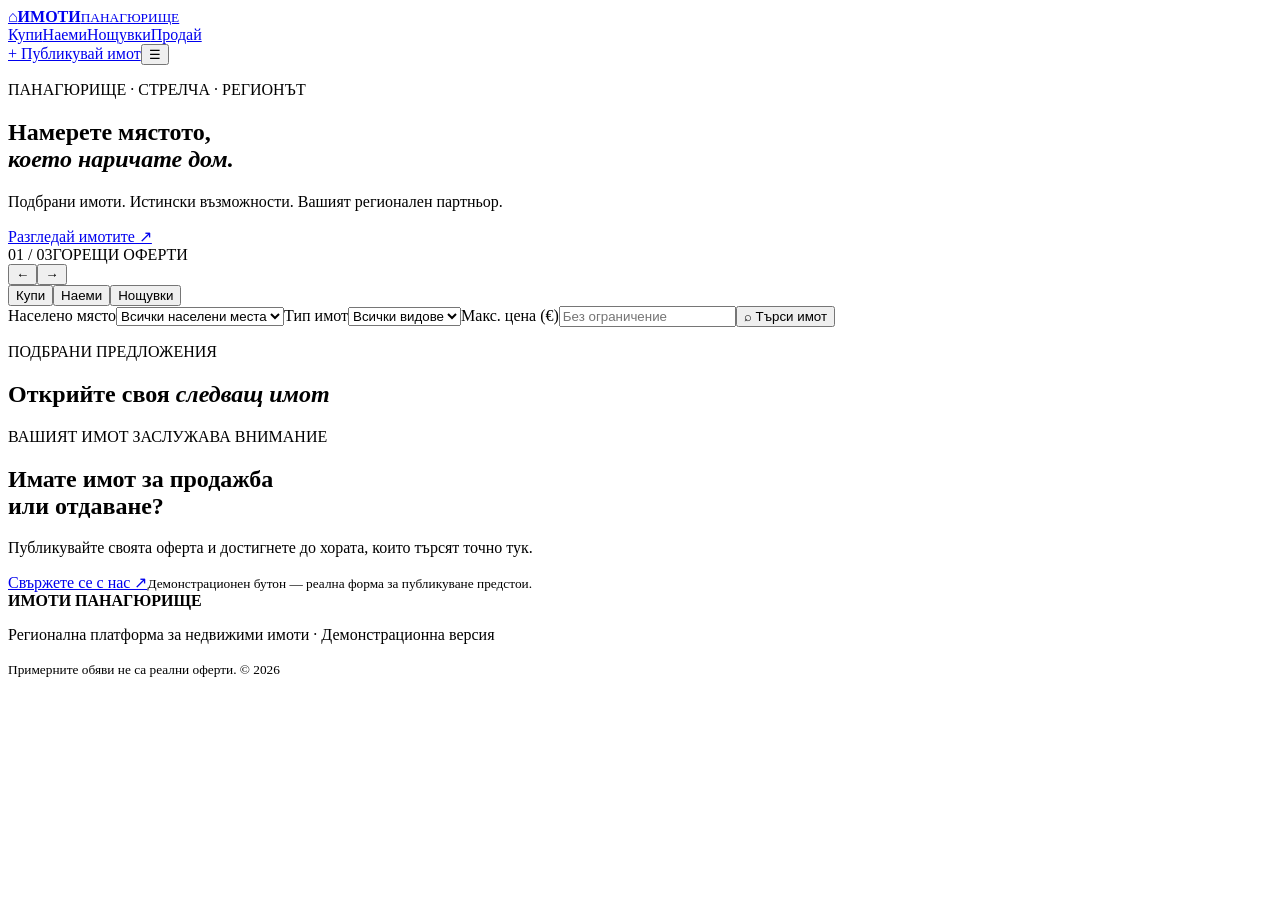
==== index.html @ f81f9ada "Add website demo: index.html" ====
<!doctype html>
<html lang="bg"><head><meta charset="utf-8"><meta name="viewport" content="width=device-width,initial-scale=1"><meta name="theme-color" content="#10263c"><title>Имоти Панагюрище | Имоти с перспектива</title><meta name="description" content="Имоти за продажба, наем и нощувки в Панагюрище и Стрелча."><link rel="stylesheet" href="styles.css"></head>
<body><header class="top"><a class="brand" href="index.html"><span class="brandmark">⌂</span><span><strong>ИМОТИ</strong><small>ПАНАГЮРИЩЕ</small></span></a><nav aria-label="Основна навигация"><a href="#listings" data-nav="sale">Купи</a><a href="#listings" data-nav="rent">Наеми</a><a href="#listings" data-nav="stay">Нощувки</a><a href="#publish" data-nav="sell">Продай</a></nav><a class="post" href="#publish">+ Публикувай имот</a><button class="menu" aria-label="Отвори меню" aria-expanded="false">☰</button></header>
<main><section class="hero"><div class="shade"></div><div class="hero-inner"><p class="eyebrow">ПАНАГЮРИЩЕ · СТРЕЛЧА · РЕГИОНЪТ</p><h1>Намерете мястото,<br><em>което наричате дом.</em></h1><p>Подбрани имоти. Истински възможности. Вашият регионален партньор.</p><a class="hero-cta" href="#listings">Разгледай имотите ↗</a></div><div class="hero-bottom"><span>01 / 03</span><span>ГОРЕЩИ ОФЕРТИ</span><div><button id="prev" aria-label="Предишна оферта">←</button><button id="next" aria-label="Следваща оферта">→</button></div></div></section>
<section class="search-wrap"><div class="search-panel"><div class="tabs" role="tablist" aria-label="Категория"><button class="active" data-type="sale">Купи</button><button data-type="rent">Наеми</button><button data-type="stay">Нощувки</button></div><form id="search"><label>Населено място<select id="city"><option value="">Всички населени места</option><option>Панагюрище</option><option>Стрелча</option><option>Бъта</option><option>Баня</option><option>Оборище</option><option>Попинци</option><option>Елшица</option></select></label><label>Тип имот<select id="kind"><option value="">Всички видове</option><option>Апартамент</option><option>Къща</option><option>Парцел</option><option>Земя</option><option>Къща за гости</option></select></label><label>Макс. цена (€)<input id="maxPrice" type="number" min="0" placeholder="Без ограничение"></label><button class="search-btn" type="submit">⌕ Търси имот</button></form></div></section>
<section class="section" id="listings"><div class="section-head"><div><p class="eyebrow dark">ПОДБРАНИ ПРЕДЛОЖЕНИЯ</p><h2>Открийте своя <em>следващ имот</em></h2></div><span id="count"></span></div><div class="grid" id="cards"></div><p id="empty" hidden>Няма обяви, които отговарят на търсенето.</p></section>
<section class="feature" id="publish"><div><p class="eyebrow">ВАШИЯТ ИМОТ ЗАСЛУЖАВА ВНИМАНИЕ</p><h2>Имате имот за продажба<br>или отдаване?</h2><p>Публикувайте своята оферта и достигнете до хората, които търсят точно тук.</p><a class="hero-cta" href="mailto:contact@example.invalid?subject=Запитване%20за%20публикуване%20на%20имот">Свържете се с нас ↗</a><small>Демонстрационен бутон — реална форма за публикуване предстои.</small></div></section></main>
<footer><strong>ИМОТИ <span>ПАНАГЮРИЩЕ</span></strong><p>Регионална платформа за недвижими имоти · Демонстрационна версия</p><small>Примерните обяви не са реални оферти. © 2026</small></footer><script src="app.js" defer></script></body></html>
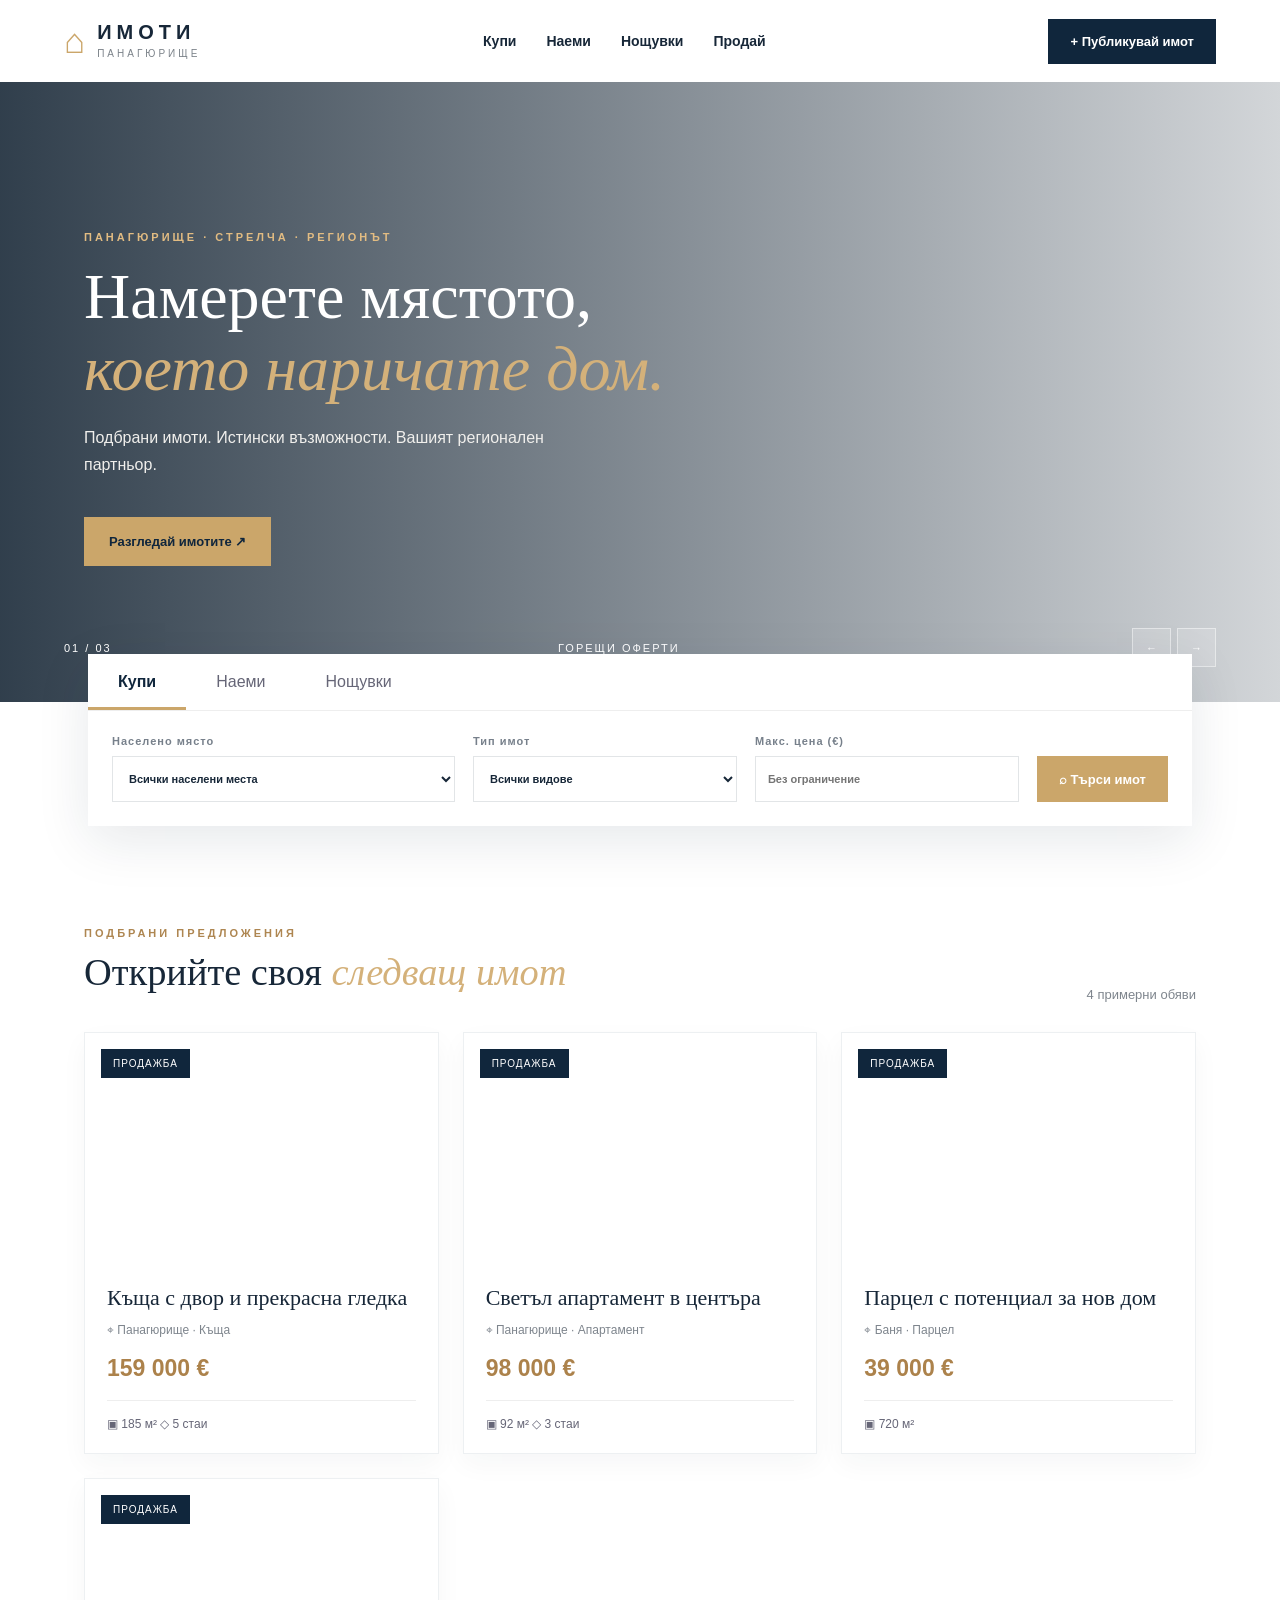
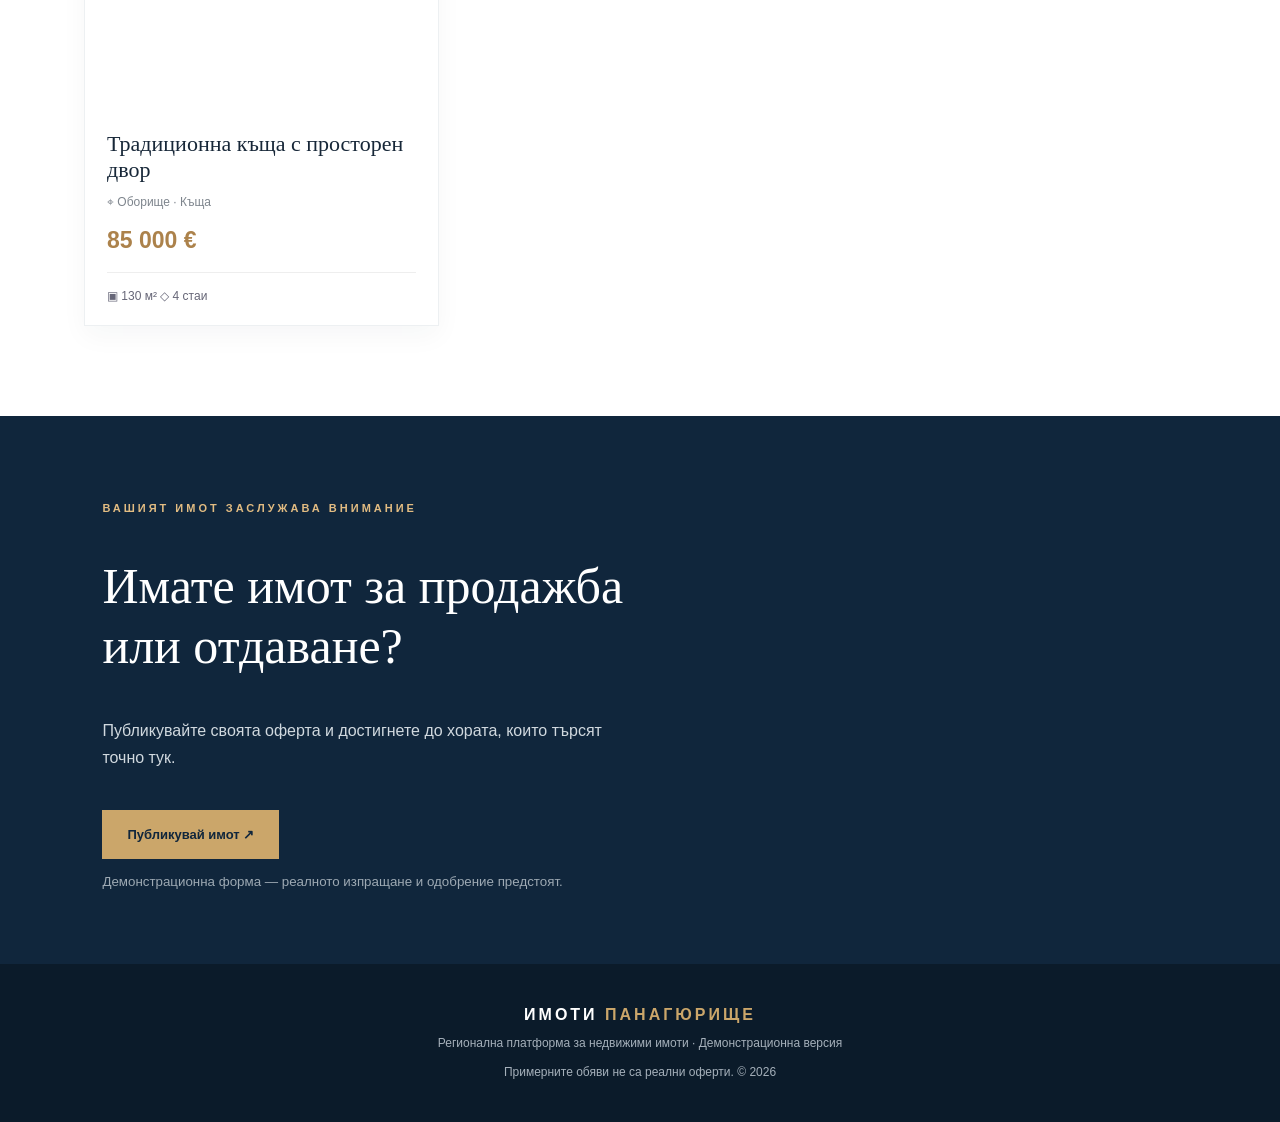
==== commit 498025e3: "feat: link listing submission demo from homepage" ====
--- a/index.html
+++ b/index.html
@@ -1,8 +1,8 @@
 <!doctype html>
 <html lang="bg"><head><meta charset="utf-8"><meta name="viewport" content="width=device-width,initial-scale=1"><meta name="theme-color" content="#10263c"><title>Имоти Панагюрище | Имоти с перспектива</title><meta name="description" content="Имоти за продажба, наем и нощувки в Панагюрище и Стрелча."><link rel="stylesheet" href="styles.css"></head>
-<body><header class="top"><a class="brand" href="index.html"><span class="brandmark">⌂</span><span><strong>ИМОТИ</strong><small>ПАНАГЮРИЩЕ</small></span></a><nav aria-label="Основна навигация"><a href="#listings" data-nav="sale">Купи</a><a href="#listings" data-nav="rent">Наеми</a><a href="#listings" data-nav="stay">Нощувки</a><a href="#publish" data-nav="sell">Продай</a></nav><a class="post" href="#publish">+ Публикувай имот</a><button class="menu" aria-label="Отвори меню" aria-expanded="false">☰</button></header>
+<body><header class="top"><a class="brand" href="index.html"><span class="brandmark">⌂</span><span><strong>ИМОТИ</strong><small>ПАНАГЮРИЩЕ</small></span></a><nav aria-label="Основна навигация"><a href="#listings" data-nav="sale">Купи</a><a href="#listings" data-nav="rent">Наеми</a><a href="#listings" data-nav="stay">Нощувки</a><a href="#publish" data-nav="sell">Продай</a></nav><a class="post" href="publish.html">+ Публикувай имот</a><button class="menu" aria-label="Отвори меню" aria-expanded="false">☰</button></header>
 <main><section class="hero"><div class="shade"></div><div class="hero-inner"><p class="eyebrow">ПАНАГЮРИЩЕ · СТРЕЛЧА · РЕГИОНЪТ</p><h1>Намерете мястото,<br><em>което наричате дом.</em></h1><p>Подбрани имоти. Истински възможности. Вашият регионален партньор.</p><a class="hero-cta" href="#listings">Разгледай имотите ↗</a></div><div class="hero-bottom"><span>01 / 03</span><span>ГОРЕЩИ ОФЕРТИ</span><div><button id="prev" aria-label="Предишна оферта">←</button><button id="next" aria-label="Следваща оферта">→</button></div></div></section>
 <section class="search-wrap"><div class="search-panel"><div class="tabs" role="tablist" aria-label="Категория"><button class="active" data-type="sale">Купи</button><button data-type="rent">Наеми</button><button data-type="stay">Нощувки</button></div><form id="search"><label>Населено място<select id="city"><option value="">Всички населени места</option><option>Панагюрище</option><option>Стрелча</option><option>Бъта</option><option>Баня</option><option>Оборище</option><option>Попинци</option><option>Елшица</option></select></label><label>Тип имот<select id="kind"><option value="">Всички видове</option><option>Апартамент</option><option>Къща</option><option>Парцел</option><option>Земя</option><option>Къща за гости</option></select></label><label>Макс. цена (€)<input id="maxPrice" type="number" min="0" placeholder="Без ограничение"></label><button class="search-btn" type="submit">⌕ Търси имот</button></form></div></section>
 <section class="section" id="listings"><div class="section-head"><div><p class="eyebrow dark">ПОДБРАНИ ПРЕДЛОЖЕНИЯ</p><h2>Открийте своя <em>следващ имот</em></h2></div><span id="count"></span></div><div class="grid" id="cards"></div><p id="empty" hidden>Няма обяви, които отговарят на търсенето.</p></section>
-<section class="feature" id="publish"><div><p class="eyebrow">ВАШИЯТ ИМОТ ЗАСЛУЖАВА ВНИМАНИЕ</p><h2>Имате имот за продажба<br>или отдаване?</h2><p>Публикувайте своята оферта и достигнете до хората, които търсят точно тук.</p><a class="hero-cta" href="mailto:contact@example.invalid?subject=Запитване%20за%20публикуване%20на%20имот">Свържете се с нас ↗</a><small>Демонстрационен бутон — реална форма за публикуване предстои.</small></div></section></main>
+<section class="feature" id="publish"><div><p class="eyebrow">ВАШИЯТ ИМОТ ЗАСЛУЖАВА ВНИМАНИЕ</p><h2>Имате имот за продажба<br>или отдаване?</h2><p>Публикувайте своята оферта и достигнете до хората, които търсят точно тук.</p><a class="hero-cta" href="publish.html">Публикувай имот ↗</a><small>Демонстрационна форма — реалното изпращане и одобрение предстоят.</small></div></section></main>
 <footer><strong>ИМОТИ <span>ПАНАГЮРИЩЕ</span></strong><p>Регионална платформа за недвижими имоти · Демонстрационна версия</p><small>Примерните обяви не са реални оферти. © 2026</small></footer><script src="app.js" defer></script></body></html>
--- a/styles.css
+++ b/styles.css
@@ -0,0 +1 @@
+:root{--navy:#10263c;--gold:#cba66a;--cream:#f8f6f2;--text:#172738}*{box-sizing:border-box}html{scroll-behavior:smooth}body{margin:0;color:var(--text);font-family:Arial,Helvetica,sans-serif;background:#fff}a{text-decoration:none;color:inherit}button,input,select{font:inherit}button{cursor:pointer}.top{height:82px;padding:0 max(5%,calc((100% - 1240px)/2));display:flex;align-items:center;justify-content:space-between;background:white;gap:24px;position:relative;z-index:4}.brand{display:flex;align-items:center;gap:12px;line-height:1.05}.brandmark{font-size:35px;color:var(--gold)}.brand strong{display:block;letter-spacing:5px;font-size:20px}.brand small{display:block;letter-spacing:3px;font-size:10px;margin-top:6px;color:#7b8289}.top nav{display:flex;gap:30px;font-size:14px;font-weight:600}.top nav a:hover{color:var(--gold)}.post,.search-btn{background:var(--navy);color:#fff;padding:15px 22px;border:0;font-weight:600;font-size:13px}.menu{display:none;background:none;border:0;font-size:28px}.hero{height:620px;position:relative;color:white;background-size:cover;background-position:center;transition:background-image .5s}.shade{position:absolute;inset:0;background:linear-gradient(90deg,rgba(9,26,42,.84),rgba(9,26,42,.18))}.hero-inner{position:relative;max-width:1240px;margin:auto;padding:138px 5% 0}.eyebrow{font-size:11px;letter-spacing:3px;font-weight:700;color:#e2bc82}.hero h1{font:normal clamp(40px,5vw,69px)/1.13 Georgia,serif;margin:18px 0}.hero h1 em,.section h2 em{color:#d4b17a;font-weight:400}.hero-inner>p:not(.eyebrow){font-size:16px;max-width:480px;line-height:1.7;color:#f0efec}.hero-cta{display:inline-block;background:var(--gold);color:#10263c;padding:17px 25px;margin-top:23px;font-weight:700;font-size:13px}.hero-bottom{position:absolute;bottom:35px;left:5%;right:5%;display:flex;justify-content:space-between;align-items:center;font-size:11px;letter-spacing:2px}.hero-bottom button{color:#fff;background:#ffffff24;border:1px solid #ffffff75;width:39px;height:39px;margin-left:6px}.search-wrap{position:relative;margin:-48px auto 0;max-width:1140px;padding:0 18px;z-index:2}.search-panel{background:white;box-shadow:0 15px 50px #10263c1a}.tabs{display:flex;border-bottom:1px solid #eee}.tabs button{background:white;border:0;padding:19px 30px;color:#667;position:relative}.tabs button.active{color:var(--navy);font-weight:700}.tabs button.active:after{content:"";height:3px;background:var(--gold);position:absolute;bottom:0;left:0;right:0}form{display:grid;grid-template-columns:1.3fr 1fr 1fr auto;gap:18px;padding:24px;align-items:end}label{display:flex;flex-direction:column;gap:9px;color:#77808b;font-size:11px;font-weight:700;letter-spacing:1px}select,input{height:46px;border:1px solid #e2e5e7;background:#fff;padding:0 12px;color:var(--text);min-width:0}.search-btn{height:46px;background:var(--gold);white-space:nowrap}.section{max-width:1240px;margin:90px auto;padding:0 5%}.section-head{display:flex;justify-content:space-between;align-items:end;gap:20px;margin-bottom:30px}.dark{color:#ae8651}.section h2{font:normal clamp(30px,3vw,43px) Georgia,serif;margin:8px 0}.section-head span{color:#7e858d;font-size:13px}.grid{display:grid;grid-template-columns:repeat(3,1fr);gap:24px}.card{background:white;border:1px solid #edf0f2;box-shadow:0 10px 25px #1727380a;overflow:hidden}.photo{height:230px;background-size:cover;background-position:center;position:relative}.badge{position:absolute;left:16px;top:16px;background:var(--navy);color:white;font-size:10px;padding:9px 12px;letter-spacing:1px}.card-body{padding:22px}.card h3{font:normal 22px Georgia,serif;margin:0 0 12px}.location{font-size:12px;color:#7e858d}.price{font-size:23px;font-weight:700;color:#ac824b;margin:18px 0}.meta{border-top:1px solid #eee;padding-top:16px;display:flex;gap:20px;font-size:12px;color:#667}.feature{background:var(--navy);color:white;padding:75px 8%;margin-top:60px}.feature>div{max-width:1240px;margin:auto}.feature h2{font:normal clamp(32px,4vw,50px)/1.2 Georgia,serif}.feature p:not(.eyebrow){max-width:500px;line-height:1.7;color:#d1d9df}.feature small{display:block;margin-top:15px;color:#9da9b3}footer{background:#0b1b2a;color:white;text-align:center;padding:42px 16px}footer strong{letter-spacing:3px}footer strong span{color:var(--gold)}footer p,footer small{color:#a5b0ba;font-size:12px}@media(max-width:850px){.top{height:72px;padding:0 20px}.top nav{display:none;position:absolute;top:72px;left:0;right:0;background:white;padding:20px;flex-direction:column;gap:20px;box-shadow:0 15px 25px #0002}.top nav.open{display:flex}.post{display:none}.menu{display:block}.hero{height:560px}.hero-inner{padding:112px 24px 0}.hero-bottom{left:24px;right:24px}.hero-bottom>span:nth-child(2){display:none}form{grid-template-columns:1fr 1fr}.grid{grid-template-columns:repeat(2,1fr)}}@media(max-width:580px){.brand strong{font-size:16px}.brand small{font-size:9px}.brandmark{font-size:29px}.hero{height:520px}.hero-inner{padding-top:100px}.hero h1{font-size:39px}.hero-inner>p:not(.eyebrow){font-size:14px}.search-wrap{margin-top:-30px}.tabs button{flex:1;padding:17px 5px}form{grid-template-columns:1fr;padding:17px;gap:12px}.section{margin:65px auto;padding:0 18px}.section-head{align-items:start;flex-direction:column}.grid{grid-template-columns:1fr}.photo{height:245px}.feature{padding:60px 22px}}
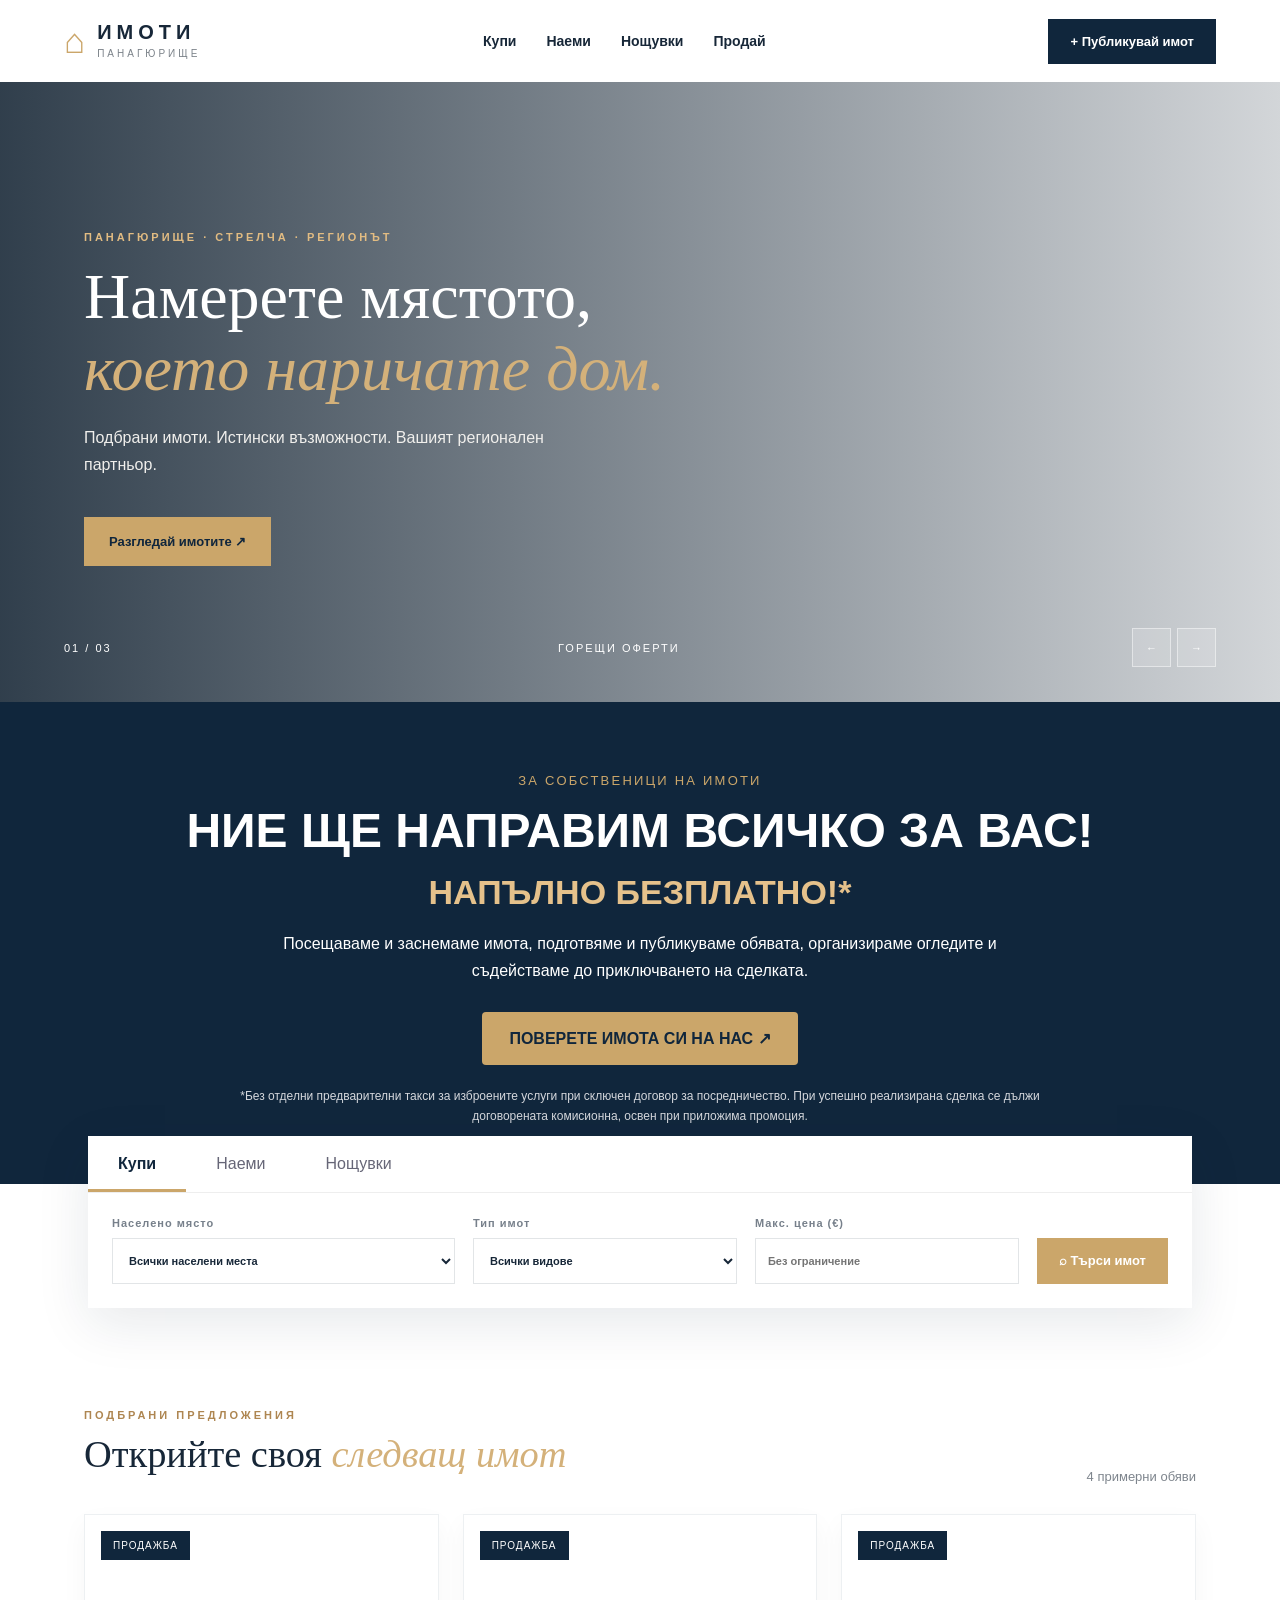
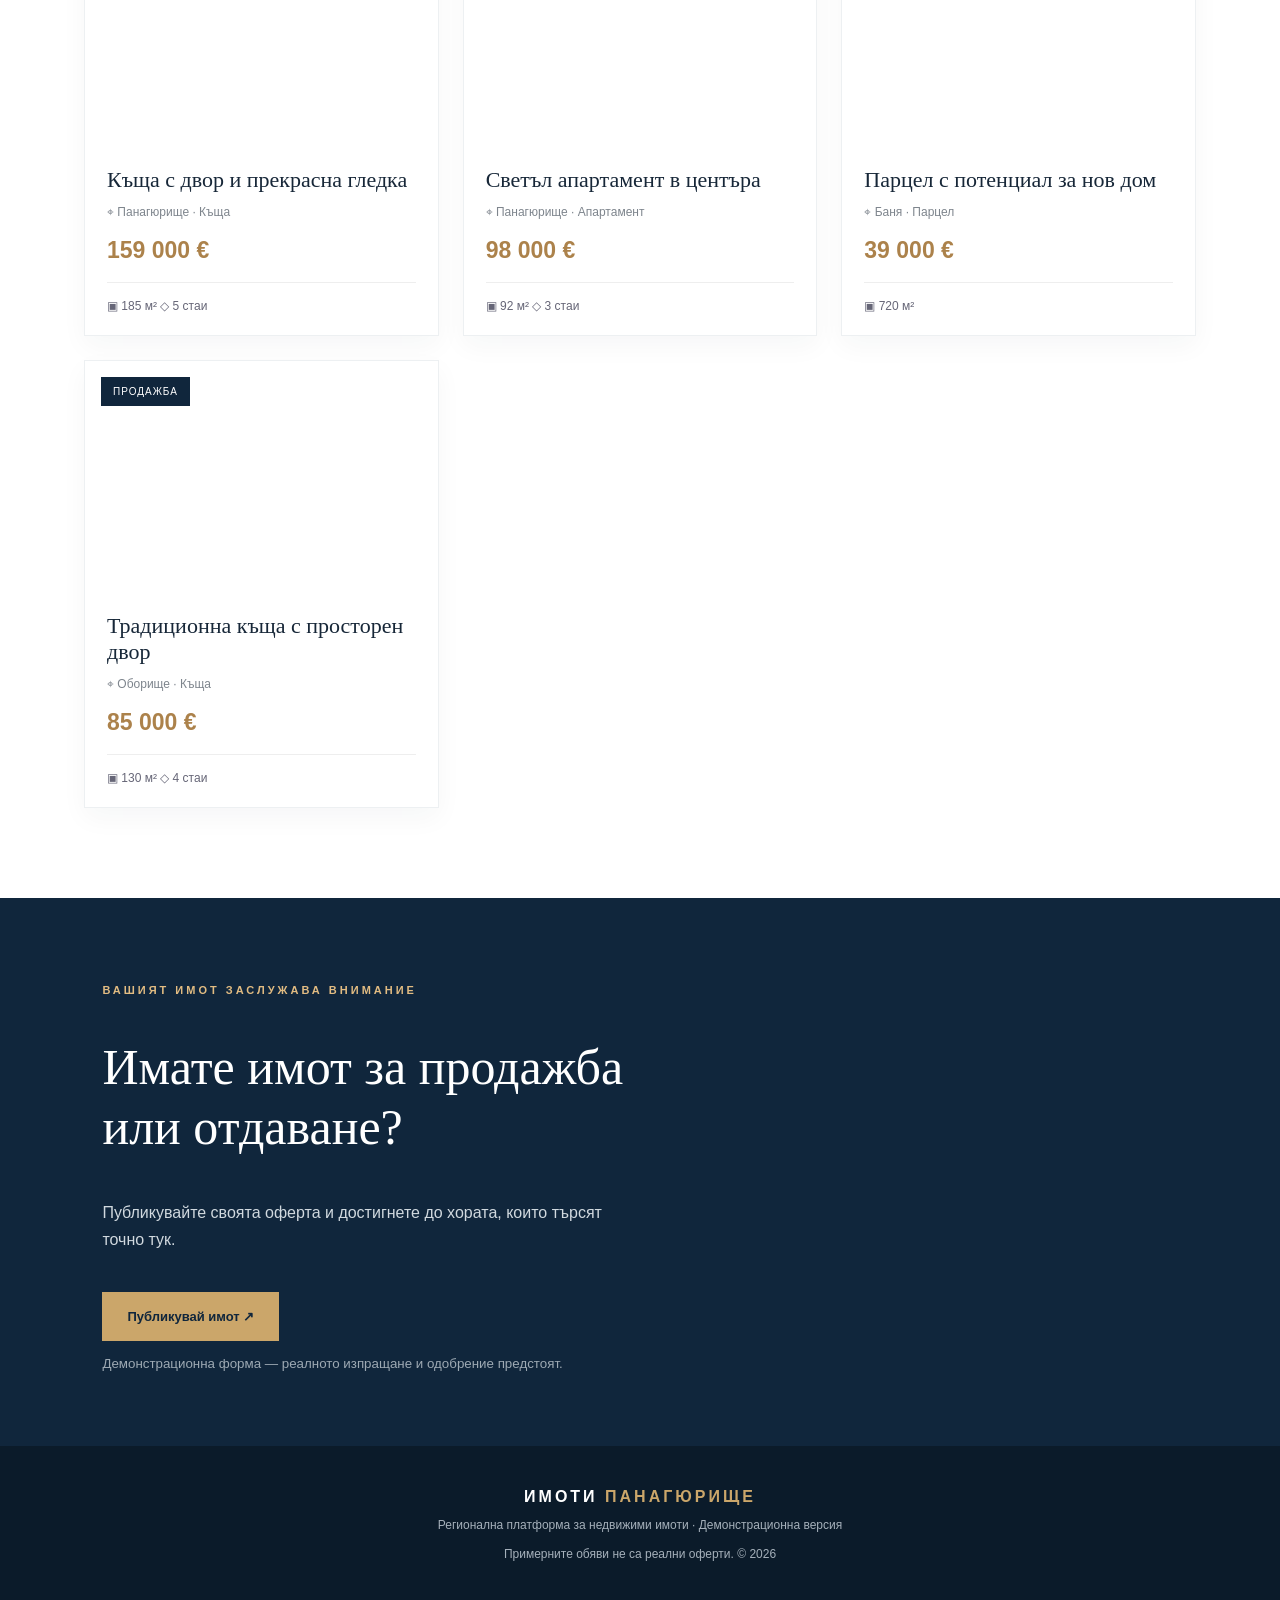
==== commit 58d82920: "feat: add approved managed-property promotion under hero" ====
--- a/index.html
+++ b/index.html
@@ -2,6 +2,7 @@
 <html lang="bg"><head><meta charset="utf-8"><meta name="viewport" content="width=device-width,initial-scale=1"><meta name="theme-color" content="#10263c"><title>Имоти Панагюрище | Имоти с перспектива</title><meta name="description" content="Имоти за продажба, наем и нощувки в Панагюрище и Стрелча."><link rel="stylesheet" href="styles.css"></head>
 <body><header class="top"><a class="brand" href="index.html"><span class="brandmark">⌂</span><span><strong>ИМОТИ</strong><small>ПАНАГЮРИЩЕ</small></span></a><nav aria-label="Основна навигация"><a href="#listings" data-nav="sale">Купи</a><a href="#listings" data-nav="rent">Наеми</a><a href="#listings" data-nav="stay">Нощувки</a><a href="#publish" data-nav="sell">Продай</a></nav><a class="post" href="publish.html">+ Публикувай имот</a><button class="menu" aria-label="Отвори меню" aria-expanded="false">☰</button></header>
 <main><section class="hero"><div class="shade"></div><div class="hero-inner"><p class="eyebrow">ПАНАГЮРИЩЕ · СТРЕЛЧА · РЕГИОНЪТ</p><h1>Намерете мястото,<br><em>което наричате дом.</em></h1><p>Подбрани имоти. Истински възможности. Вашият регионален партньор.</p><a class="hero-cta" href="#listings">Разгледай имотите ↗</a></div><div class="hero-bottom"><span>01 / 03</span><span>ГОРЕЩИ ОФЕРТИ</span><div><button id="prev" aria-label="Предишна оферта">←</button><button id="next" aria-label="Следваща оферта">→</button></div></div></section>
+<section aria-label="Пълно обслужване на собственици" style="background:#10263c;color:#fff;padding:58px 6%;text-align:center"><p style="letter-spacing:.17em;color:#cba66a;font-size:13px">ЗА СОБСТВЕНИЦИ НА ИМОТИ</p><h2 style="font-size:clamp(28px,4vw,48px);margin:15px 0">НИЕ ЩЕ НАПРАВИМ ВСИЧКО ЗА ВАС!</h2><p style="font-size:clamp(21px,3vw,34px);color:#e5c18b;font-weight:bold;margin:12px 0">НАПЪЛНО БЕЗПЛАТНО!*</p><p style="max-width:760px;margin:18px auto 28px;line-height:1.7">Посещаваме и заснемаме имота, подготвяме и публикуваме обявата, организираме огледите и съдействаме до приключването на сделката.</p><a href="managed-property.html" style="display:inline-block;background:#cba66a;color:#10263c;padding:17px 27px;border-radius:4px;font-weight:bold">ПОВЕРЕТЕ ИМОТА СИ НА НАС ↗</a><p style="max-width:850px;margin:22px auto 0;font-size:12px;line-height:1.6;color:#d4d7dc">*Без отделни предварителни такси за изброените услуги при сключен договор за посредничество. При успешно реализирана сделка се дължи договорената комисионна, освен при приложима промоция.</p></section>
 <section class="search-wrap"><div class="search-panel"><div class="tabs" role="tablist" aria-label="Категория"><button class="active" data-type="sale">Купи</button><button data-type="rent">Наеми</button><button data-type="stay">Нощувки</button></div><form id="search"><label>Населено място<select id="city"><option value="">Всички населени места</option><option>Панагюрище</option><option>Стрелча</option><option>Бъта</option><option>Баня</option><option>Оборище</option><option>Попинци</option><option>Елшица</option></select></label><label>Тип имот<select id="kind"><option value="">Всички видове</option><option>Апартамент</option><option>Къща</option><option>Парцел</option><option>Земя</option><option>Къща за гости</option></select></label><label>Макс. цена (€)<input id="maxPrice" type="number" min="0" placeholder="Без ограничение"></label><button class="search-btn" type="submit">⌕ Търси имот</button></form></div></section>
 <section class="section" id="listings"><div class="section-head"><div><p class="eyebrow dark">ПОДБРАНИ ПРЕДЛОЖЕНИЯ</p><h2>Открийте своя <em>следващ имот</em></h2></div><span id="count"></span></div><div class="grid" id="cards"></div><p id="empty" hidden>Няма обяви, които отговарят на търсенето.</p></section>
 <section class="feature" id="publish"><div><p class="eyebrow">ВАШИЯТ ИМОТ ЗАСЛУЖАВА ВНИМАНИЕ</p><h2>Имате имот за продажба<br>или отдаване?</h2><p>Публикувайте своята оферта и достигнете до хората, които търсят точно тук.</p><a class="hero-cta" href="publish.html">Публикувай имот ↗</a><small>Демонстрационна форма — реалното изпращане и одобрение предстоят.</small></div></section></main>
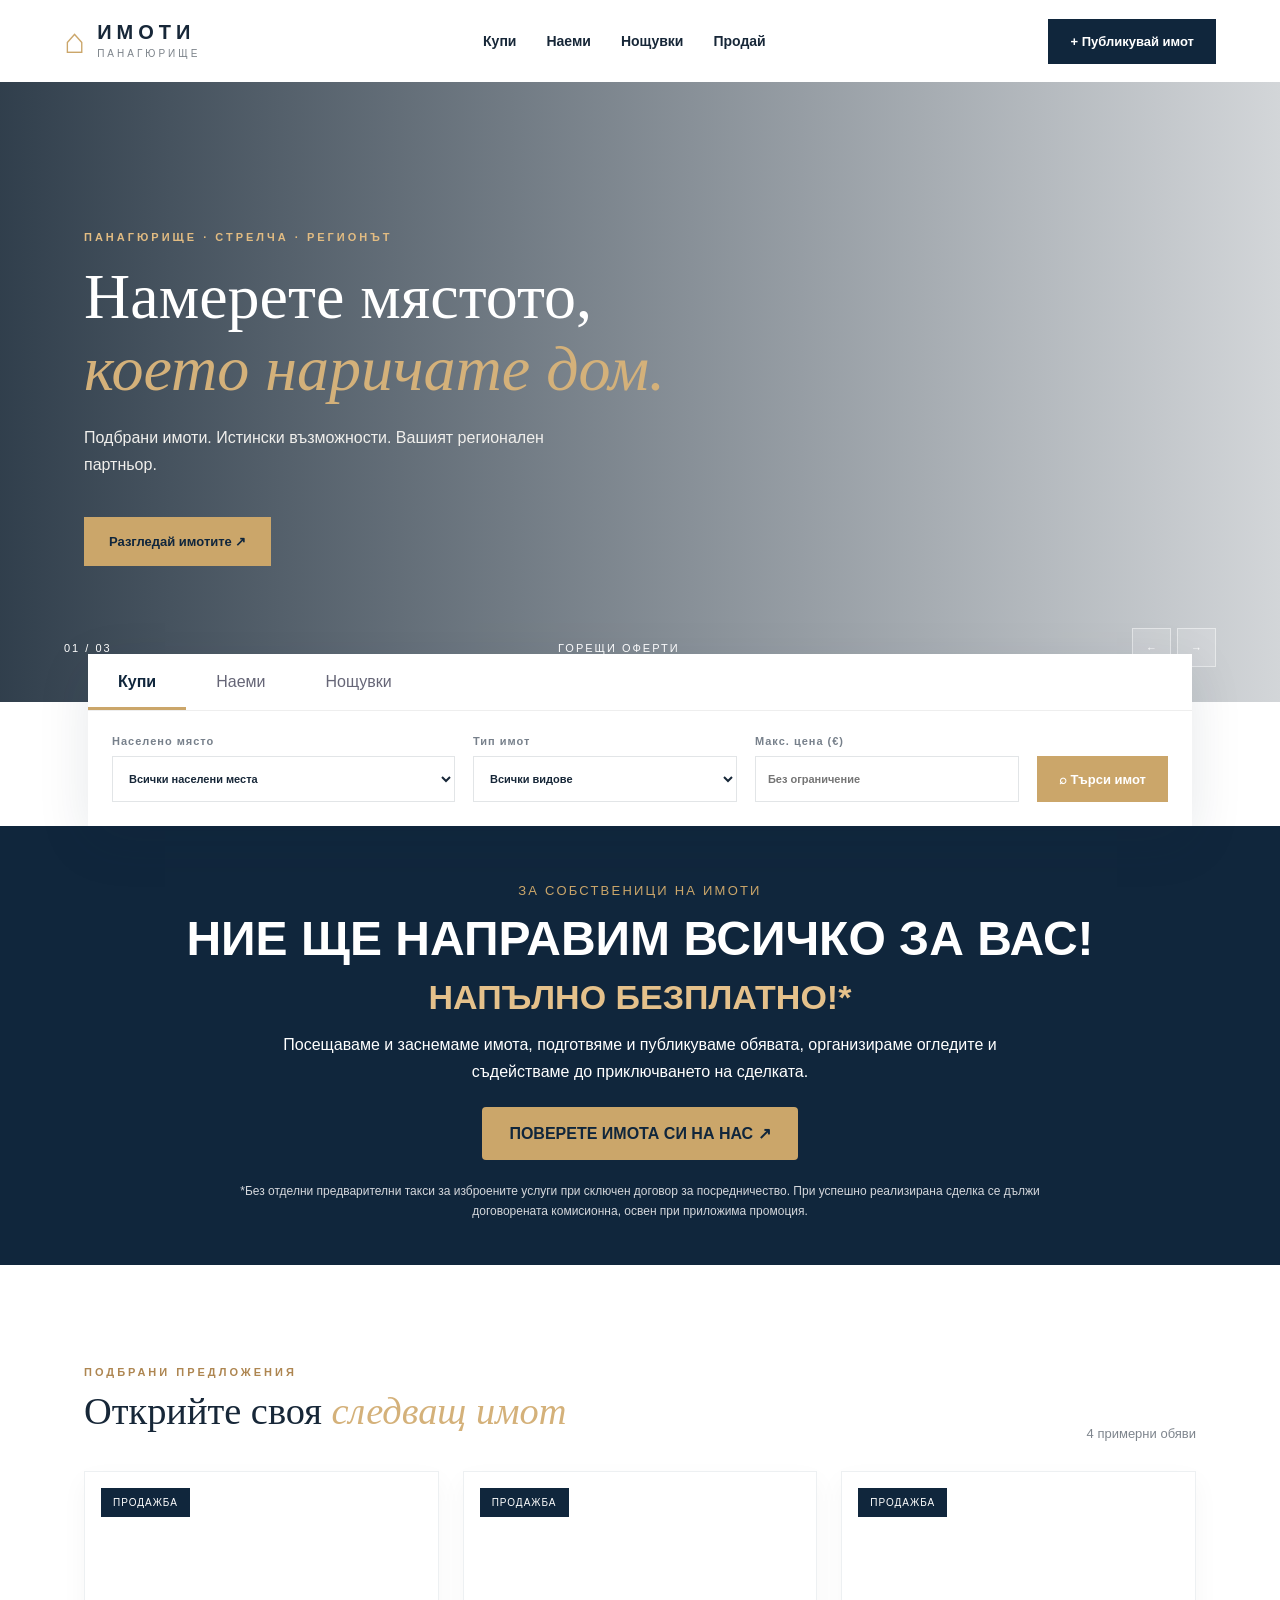
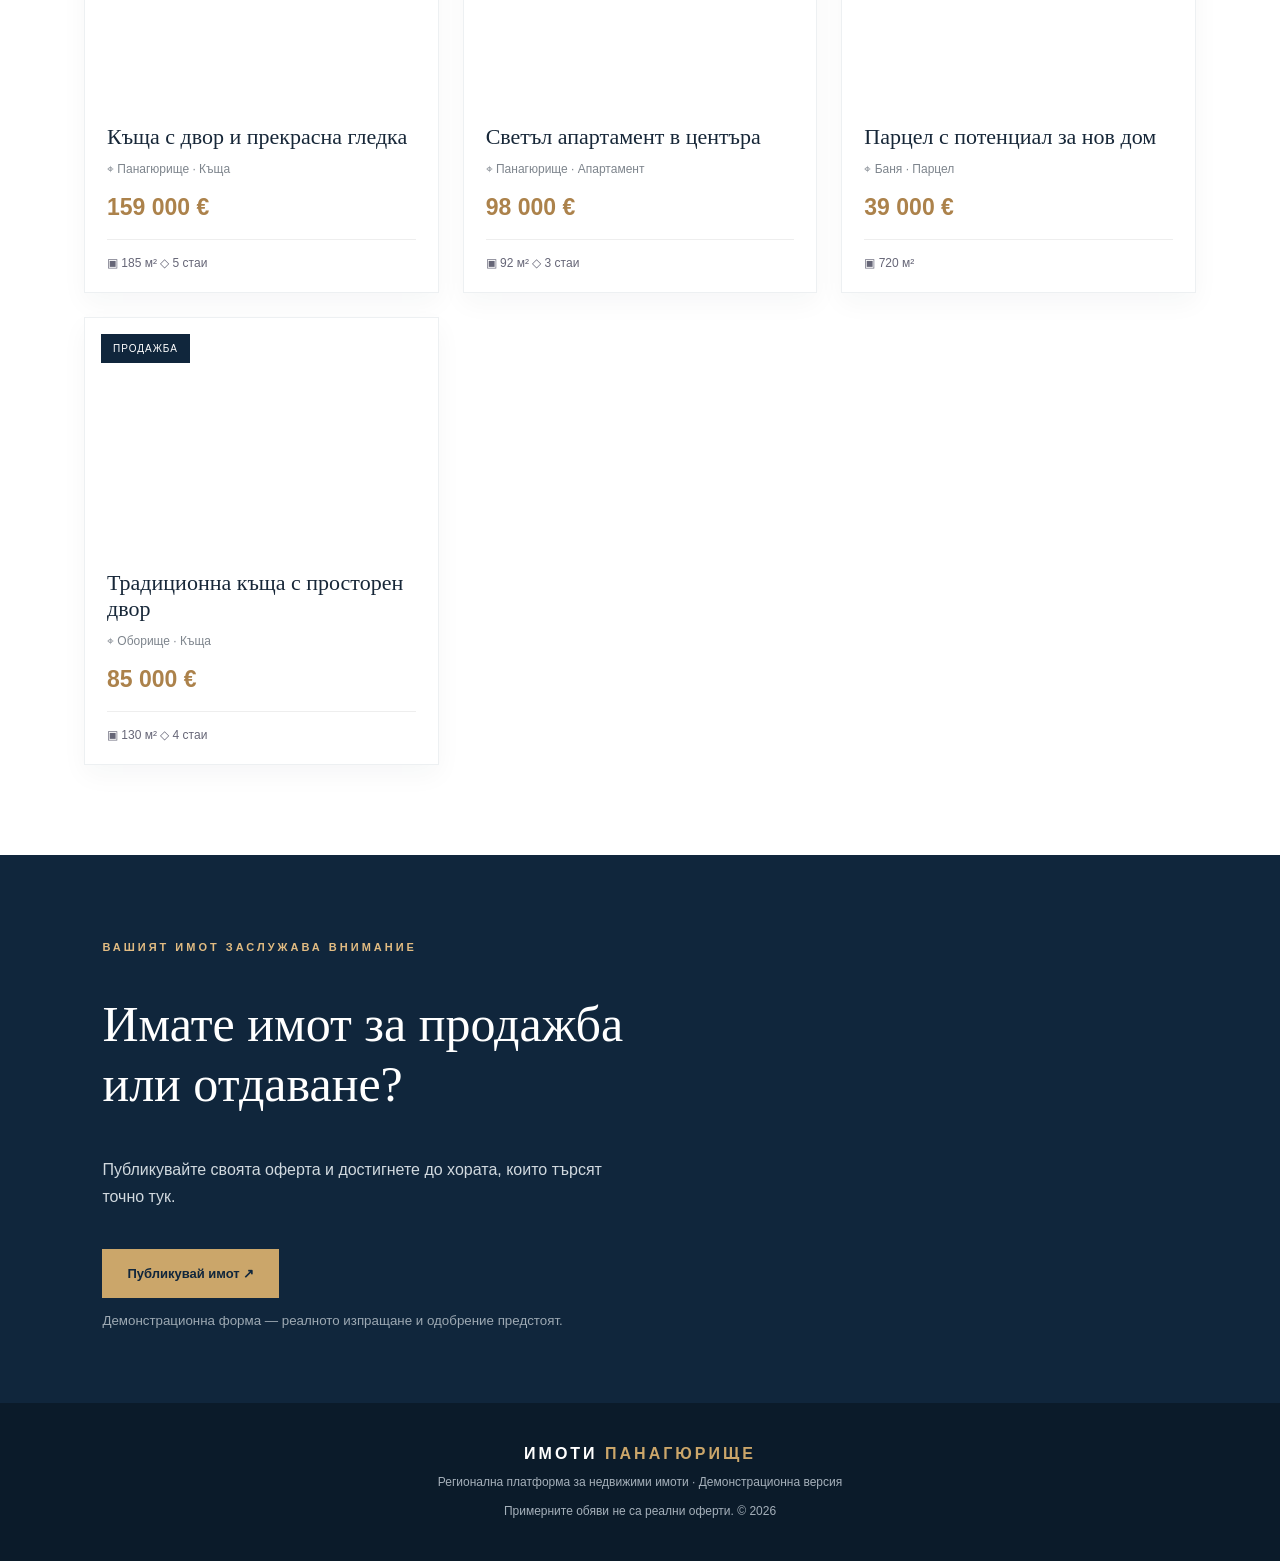
==== commit a089eaf0: "fix: place search directly after hero and compact managed-property promo below search" ====
--- a/index.html
+++ b/index.html
@@ -2,8 +2,8 @@
 <html lang="bg"><head><meta charset="utf-8"><meta name="viewport" content="width=device-width,initial-scale=1"><meta name="theme-color" content="#10263c"><title>Имоти Панагюрище | Имоти с перспектива</title><meta name="description" content="Имоти за продажба, наем и нощувки в Панагюрище и Стрелча."><link rel="stylesheet" href="styles.css"></head>
 <body><header class="top"><a class="brand" href="index.html"><span class="brandmark">⌂</span><span><strong>ИМОТИ</strong><small>ПАНАГЮРИЩЕ</small></span></a><nav aria-label="Основна навигация"><a href="#listings" data-nav="sale">Купи</a><a href="#listings" data-nav="rent">Наеми</a><a href="#listings" data-nav="stay">Нощувки</a><a href="#publish" data-nav="sell">Продай</a></nav><a class="post" href="publish.html">+ Публикувай имот</a><button class="menu" aria-label="Отвори меню" aria-expanded="false">☰</button></header>
 <main><section class="hero"><div class="shade"></div><div class="hero-inner"><p class="eyebrow">ПАНАГЮРИЩЕ · СТРЕЛЧА · РЕГИОНЪТ</p><h1>Намерете мястото,<br><em>което наричате дом.</em></h1><p>Подбрани имоти. Истински възможности. Вашият регионален партньор.</p><a class="hero-cta" href="#listings">Разгледай имотите ↗</a></div><div class="hero-bottom"><span>01 / 03</span><span>ГОРЕЩИ ОФЕРТИ</span><div><button id="prev" aria-label="Предишна оферта">←</button><button id="next" aria-label="Следваща оферта">→</button></div></div></section>
-<section aria-label="Пълно обслужване на собственици" style="background:#10263c;color:#fff;padding:58px 6%;text-align:center"><p style="letter-spacing:.17em;color:#cba66a;font-size:13px">ЗА СОБСТВЕНИЦИ НА ИМОТИ</p><h2 style="font-size:clamp(28px,4vw,48px);margin:15px 0">НИЕ ЩЕ НАПРАВИМ ВСИЧКО ЗА ВАС!</h2><p style="font-size:clamp(21px,3vw,34px);color:#e5c18b;font-weight:bold;margin:12px 0">НАПЪЛНО БЕЗПЛАТНО!*</p><p style="max-width:760px;margin:18px auto 28px;line-height:1.7">Посещаваме и заснемаме имота, подготвяме и публикуваме обявата, организираме огледите и съдействаме до приключването на сделката.</p><a href="managed-property.html" style="display:inline-block;background:#cba66a;color:#10263c;padding:17px 27px;border-radius:4px;font-weight:bold">ПОВЕРЕТЕ ИМОТА СИ НА НАС ↗</a><p style="max-width:850px;margin:22px auto 0;font-size:12px;line-height:1.6;color:#d4d7dc">*Без отделни предварителни такси за изброените услуги при сключен договор за посредничество. При успешно реализирана сделка се дължи договорената комисионна, освен при приложима промоция.</p></section>
 <section class="search-wrap"><div class="search-panel"><div class="tabs" role="tablist" aria-label="Категория"><button class="active" data-type="sale">Купи</button><button data-type="rent">Наеми</button><button data-type="stay">Нощувки</button></div><form id="search"><label>Населено място<select id="city"><option value="">Всички населени места</option><option>Панагюрище</option><option>Стрелча</option><option>Бъта</option><option>Баня</option><option>Оборище</option><option>Попинци</option><option>Елшица</option></select></label><label>Тип имот<select id="kind"><option value="">Всички видове</option><option>Апартамент</option><option>Къща</option><option>Парцел</option><option>Земя</option><option>Къща за гости</option></select></label><label>Макс. цена (€)<input id="maxPrice" type="number" min="0" placeholder="Без ограничение"></label><button class="search-btn" type="submit">⌕ Търси имот</button></form></div></section>
+<section aria-label="Пълно обслужване на собственици" style="background:#10263c;color:#fff;padding:44px 6%;text-align:center"><p style="letter-spacing:.17em;color:#cba66a;font-size:13px">ЗА СОБСТВЕНИЦИ НА ИМОТИ</p><h2 style="font-size:clamp(28px,4vw,48px);margin:10px 0">НИЕ ЩЕ НАПРАВИМ ВСИЧКО ЗА ВАС!</h2><p style="font-size:clamp(21px,3vw,34px);color:#e5c18b;font-weight:bold;margin:12px 0">НАПЪЛНО БЕЗПЛАТНО!*</p><p style="max-width:760px;margin:14px auto 22px;line-height:1.7">Посещаваме и заснемаме имота, подготвяме и публикуваме обявата, организираме огледите и съдействаме до приключването на сделката.</p><a href="managed-property.html" style="display:inline-block;background:#cba66a;color:#10263c;padding:17px 27px;border-radius:4px;font-weight:bold">ПОВЕРЕТЕ ИМОТА СИ НА НАС ↗</a><p style="max-width:850px;margin:22px auto 0;font-size:12px;line-height:1.6;color:#d4d7dc">*Без отделни предварителни такси за изброените услуги при сключен договор за посредничество. При успешно реализирана сделка се дължи договорената комисионна, освен при приложима промоция.</p></section>
 <section class="section" id="listings"><div class="section-head"><div><p class="eyebrow dark">ПОДБРАНИ ПРЕДЛОЖЕНИЯ</p><h2>Открийте своя <em>следващ имот</em></h2></div><span id="count"></span></div><div class="grid" id="cards"></div><p id="empty" hidden>Няма обяви, които отговарят на търсенето.</p></section>
 <section class="feature" id="publish"><div><p class="eyebrow">ВАШИЯТ ИМОТ ЗАСЛУЖАВА ВНИМАНИЕ</p><h2>Имате имот за продажба<br>или отдаване?</h2><p>Публикувайте своята оферта и достигнете до хората, които търсят точно тук.</p><a class="hero-cta" href="publish.html">Публикувай имот ↗</a><small>Демонстрационна форма — реалното изпращане и одобрение предстоят.</small></div></section></main>
 <footer><strong>ИМОТИ <span>ПАНАГЮРИЩЕ</span></strong><p>Регионална платформа за недвижими имоти · Демонстрационна версия</p><small>Примерните обяви не са реални оферти. © 2026</small></footer><script src="app.js" defer></script></body></html>
